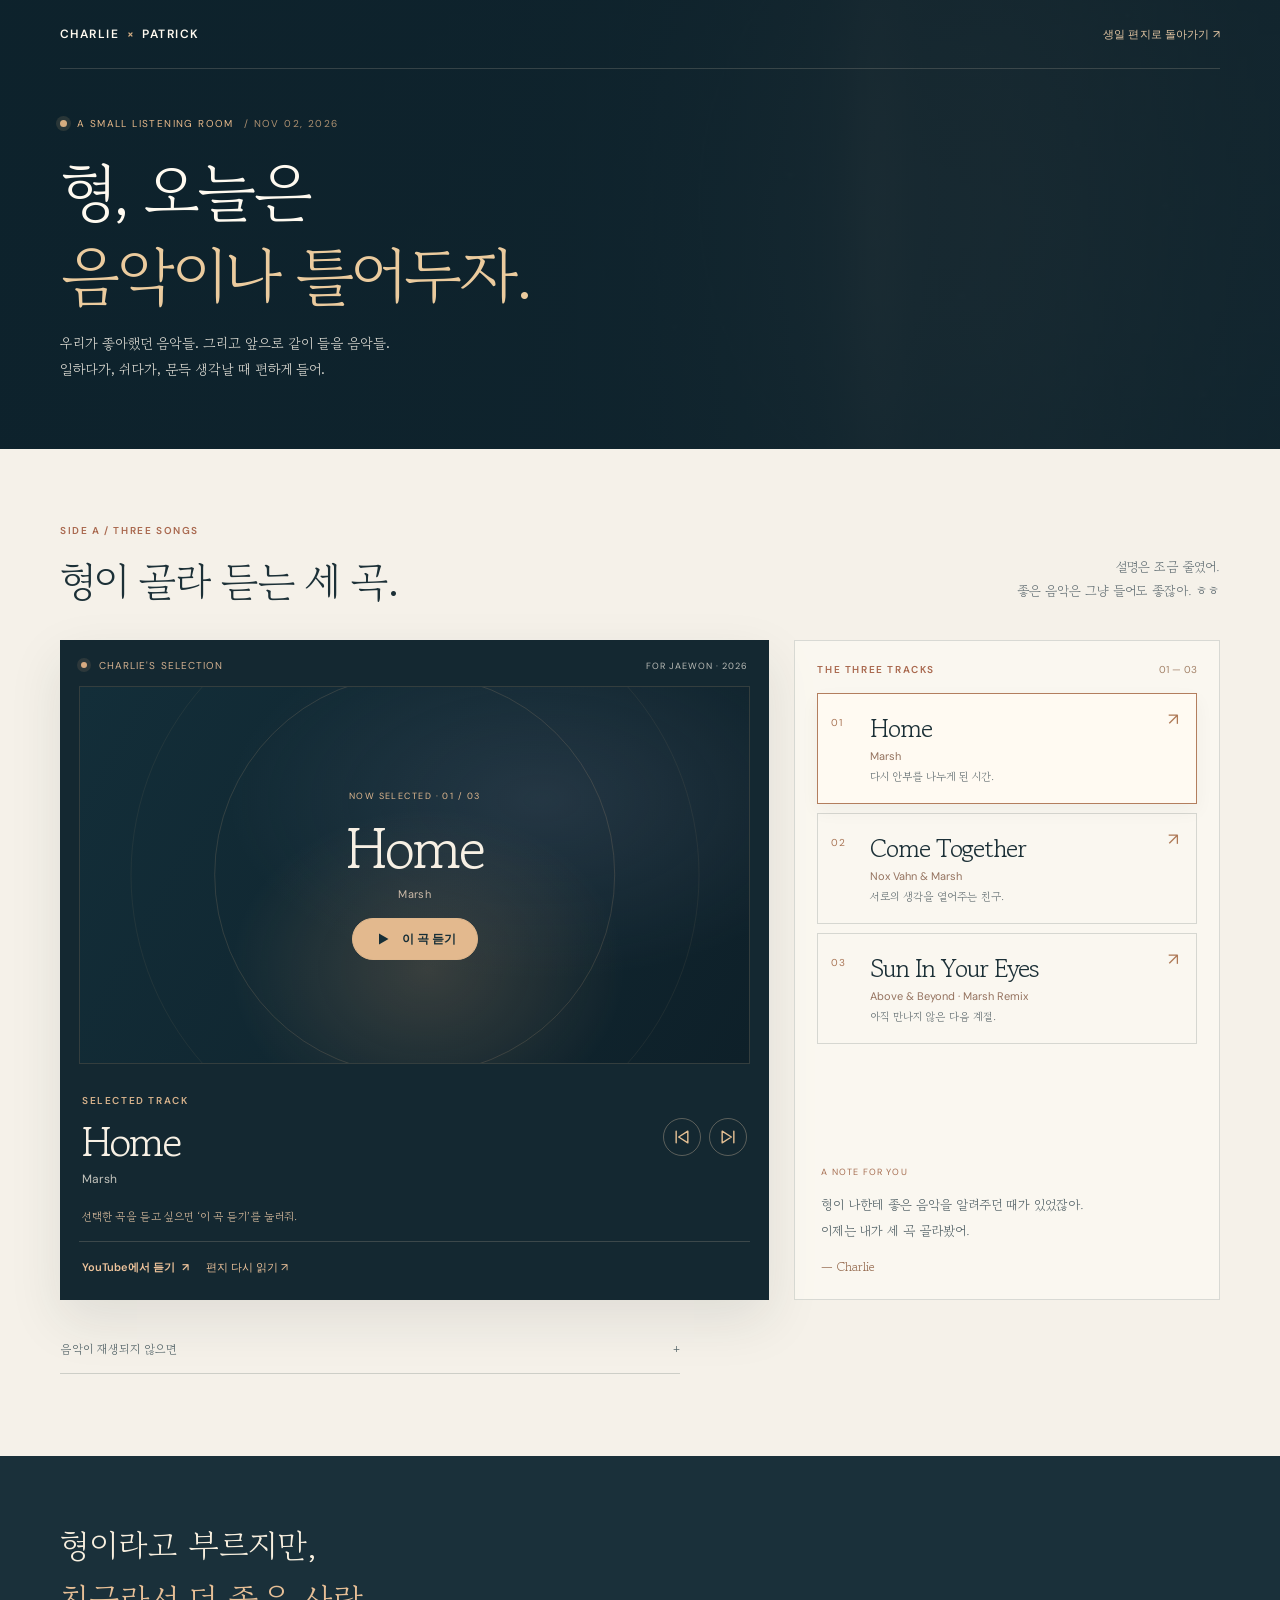
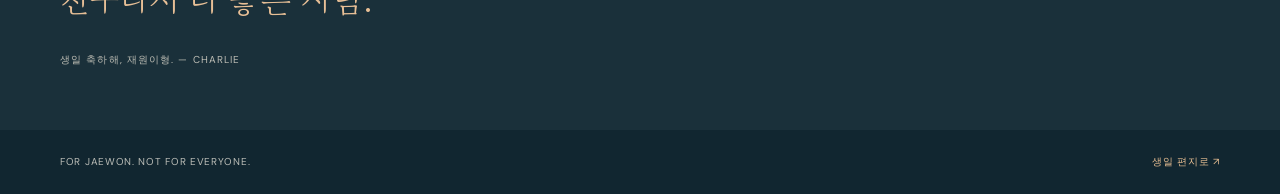
==== listen.html @ f2abf288 "Add files via upload" ====
<!doctype html>
<html lang="ko">
<head>
  <meta charset="utf-8">
  <meta name="viewport" content="width=device-width, initial-scale=1, viewport-fit=cover">
  <meta name="referrer" content="strict-origin-when-cross-origin">
  <meta name="theme-color" content="#142831">
  <meta name="robots" content="noindex,nofollow,noarchive">
  <meta name="description" content="재원이형을 위해 고른 세 곡. 일할 때도, 쉬는 날에도 편하게 열 수 있는 작은 음악방.">
  <title>형, 오늘은 음악이나 틀어두자 — Charlie to Patrick</title>
  <link rel="icon" type="image/svg+xml" href="favicon.svg">
  <link rel="preconnect" href="https://fonts.googleapis.com">
  <link rel="preconnect" href="https://fonts.gstatic.com" crossorigin>
  <link href="https://fonts.googleapis.com/css2?family=DM+Sans:wght@400;500;600;700&family=Gowun+Batang:wght@400;700&display=swap" rel="stylesheet">
  <link rel="stylesheet" href="listen-v61.css">
  <script src="listen-v61.js" defer></script>
</head>
<body>
<header class="hero">
  <video class="hero-video" autoplay muted loop playsinline preload="metadata" poster="assets/atmosphere_poster.webp" aria-hidden="true"><source src="assets/atmosphere.mp4" type="video/mp4"></video>
  <div class="hero-veil" aria-hidden="true"></div>
  <div class="shell hero-content">
    <nav class="nav" aria-label="페이지 이동">
      <a class="brand" href="index.html" aria-label="생일 편지로 이동">CHARLIE <span>×</span> PATRICK</a>
      <a class="nav-back" href="index.html">생일 편지로 돌아가기 <span aria-hidden="true">↗</span></a>
    </nav>
    <div class="hero-body">
      <div class="eyebrow"><span class="eyebrow-dot"></span> A SMALL LISTENING ROOM <span class="hero-date">/ NOV 02, 2026</span></div>
      <h1>형, 오늘은<br><em>음악이나 틀어두자.</em></h1>
      <p>우리가 좋아했던 음악들. 그리고 앞으로 같이 들을 음악들.<br>일하다가, 쉬다가, 문득 생각날 때 편하게 들어.</p>
    </div>
  </div>
</header>
<main id="main">
  <section class="music-section shell" aria-labelledby="section-title">
    <div class="section-heading">
      <div>
        <span class="small-cap">SIDE A <span aria-hidden="true">/</span> THREE SONGS</span>
        <h2 id="section-title">형이 골라 듣는 세 곡.</h2>
      </div>
      <p>설명은 조금 줄였어.<br>좋은 음악은 그냥 들어도 좋잖아. ㅎㅎ</p>
    </div>
    <div class="music-layout">
      <section class="player" aria-label="선택한 곡을 듣는 공간">
        <div class="player-topline"><span><i class="live-dot" aria-hidden="true"></i> CHARLIE'S SELECTION</span><span>FOR JAEWON · 2026</span></div>
        <div class="player-stage" data-player-stage>
          <div class="player-poster" data-player-poster>
            <div class="poster-light" aria-hidden="true"></div>
            <div class="poster-orbit poster-orbit-one" aria-hidden="true"></div>
            <div class="poster-orbit poster-orbit-two" aria-hidden="true"></div>
            <div class="poster-inner">
              <span class="poster-kicker">NOW SELECTED · <span data-track-number>01 / 03</span></span>
              <p class="poster-title" data-poster-title>Home</p>
              <p class="poster-artist" data-poster-artist>Marsh</p>
              <button type="button" class="play-main" data-play-button><svg width="18" height="18" viewBox="0 0 18 18" aria-hidden="true"><path d="M5 3.5 14.5 9 5 14.5Z" fill="currentColor"/></svg>이 곡 듣기</button>
            </div>
          </div>
          <div class="video-host" data-video-host hidden></div>
          <div class="player-fallback" data-player-fallback hidden role="status">
            <span class="fallback-kicker">PLAYBACK UNAVAILABLE</span>
            <h3>여기서는 재생이 어려워.</h3>
            <p data-fallback-description>유튜브에서 이 곡을 바로 열 수 있어.</p>
            <a data-fallback-external href="https://www.youtube.com/watch?v=gzN4IyECkHk" target="_blank" rel="noopener">YouTube에서 이어 듣기 ↗</a>
            <button type="button" data-retry-button>다시 시도</button>
          </div>
        </div>
        <div class="player-meta">
          <div class="player-song">
            <span class="small-cap player-caption">SELECTED TRACK</span>
            <h3 data-now-title>Home</h3>
            <p data-now-artist>Marsh</p>
          </div>
          <div class="player-controls">
            <button class="skip" type="button" data-previous aria-label="이전 곡"><svg width="20" height="20" viewBox="0 0 24 24" aria-hidden="true"><path d="M19 5 8 12l11 7V5ZM5 5v14" fill="none" stroke="currentColor" stroke-linecap="round" stroke-linejoin="round" stroke-width="1.7"/></svg></button>
            <button class="skip" type="button" data-next aria-label="다음 곡"><svg width="20" height="20" viewBox="0 0 24 24" aria-hidden="true"><path d="m5 5 11 7-11 7V5Zm14 0v14" fill="none" stroke="currentColor" stroke-linecap="round" stroke-linejoin="round" stroke-width="1.7"/></svg></button>
          </div>
        </div>
        <p class="player-status" data-player-status role="status" aria-live="polite">곡을 골라서 ‘이 곡 듣기’를 눌러줘.</p>
        <div class="player-actions">
          <a class="action-main" data-external-link href="https://www.youtube.com/watch?v=gzN4IyECkHk" target="_blank" rel="noopener">YouTube에서 듣기 <span aria-hidden="true">↗</span></a>
          <a class="action-soft" href="index.html#letter" target="_blank" rel="noopener">편지 다시 읽기 ↗</a>
        </div>
      </section>
      <aside class="track-side" aria-label="세 곡 선택하기">
        <div class="track-heading"><span class="small-cap">THE THREE TRACKS</span><span class="track-count">01 — 03</span></div>
        <div class="track-list" role="group" aria-label="음악 선택">
          <button class="track active" type="button" data-track-index="0" aria-pressed="true">
            <span class="track-index">01</span><span class="track-details"><strong>Home</strong><span>Marsh</span><small>다시 안부를 나누게 된 시간.</small></span><span class="track-arrow" aria-hidden="true">↗</span>
          </button>
          <button class="track" type="button" data-track-index="1" aria-pressed="false">
            <span class="track-index">02</span><span class="track-details"><strong>Come Together</strong><span>Nox Vahn &amp; Marsh</span><small>서로의 생각을 열어주는 친구.</small></span><span class="track-arrow" aria-hidden="true">↗</span>
          </button>
          <button class="track" type="button" data-track-index="2" aria-pressed="false">
            <span class="track-index">03</span><span class="track-details"><strong>Sun In Your Eyes</strong><span>Above &amp; Beyond · Marsh Remix</span><small>아직 만나지 않은 다음 계절.</small></span><span class="track-arrow" aria-hidden="true">↗</span>
          </button>
        </div>
        <div class="side-note"><span class="note-label">A NOTE FOR YOU</span><p>형이 나한테 좋은 음악을 알려주던 때가 있었잖아.<br>이제는 내가 세 곡 골라봤어.</p><span>— Charlie</span></div>
      </aside>
    </div>
    <details class="playback-help">
      <summary>음악이 재생되지 않으면 <span aria-hidden="true">+</span></summary>
      <p>배포된 HTTPS 주소에서 재생해 줘. HTML 파일을 직접 열거나 일부 앱 안의 브라우저에서는 YouTube가 차단될 수 있어. 이때는 곡 아래의 ‘YouTube에서 듣기’를 누르면 돼. 광고나 연속 재생은 YouTube의 설정과 환경에 따라 달라져.</p>
    </details>
  </section>
  <section class="outro"><div class="shell"><p>형이라고 부르지만,<br><em>친구라서 더 좋은 사람.</em></p><span>생일 축하해, 재원이형. — CHARLIE</span></div></section>
</main>
<footer class="footer"><div class="shell"><span>FOR JAEWON. NOT FOR EVERYONE.</span><a href="index.html#letter">생일 편지로 ↗</a></div></footer>
</body>
</html>
---- listen-v61.css ----
:root{--cream:#f5f1e9;--paper:#fffaf0;--ink:#1c3037;--gray:#647176;--navy:#142831;--navy2:#182e36;--gold:#d5ae84;--rust:#a9684e;--line:rgba(36,54,58,.17);--serif:"Gowun Batang",Georgia,serif;--sans:"DM Sans",-apple-system,"Pretendard","Apple SD Gothic Neo",sans-serif}
*{box-sizing:border-box} html{scroll-behavior:smooth} body{margin:0;background:var(--cream);color:var(--ink);font-family:var(--sans);-webkit-font-smoothing:antialiased;word-break:keep-all} a{color:inherit} button{font:inherit} [hidden]{display:none!important} :focus-visible{outline:3px solid #dcaa73;outline-offset:4px}.shell{width:min(1160px,calc(100% - 80px));margin-inline:auto}
.hero{background:var(--navy);color:var(--paper);position:relative;overflow:hidden;min-height:345px}.hero-video{position:absolute;inset:0;width:100%;height:100%;object-fit:cover;opacity:.35;filter:saturate(.8);pointer-events:none}.hero-veil{position:absolute;inset:0;background:linear-gradient(88deg,rgba(13,34,44,.96) 0%,rgba(13,34,44,.75) 65%,rgba(13,34,44,.6) 100%);pointer-events:none}.hero-content{position:relative;z-index:1}.nav{display:flex;justify-content:space-between;align-items:center;gap:16px;padding:26px 0;border-bottom:1px solid rgba(241,225,203,.17)}.brand{font-size:12px;font-weight:600;letter-spacing:.12em;text-decoration:none}.brand span{color:var(--gold);padding:0 3px}.nav-back{text-decoration:none;font-size:11px;color:#e6c8a5;letter-spacing:.015em}.nav-back:hover{text-decoration:underline;text-underline-offset:5px}.hero-body{padding:48px 0 66px}.eyebrow{display:flex;align-items:center;gap:10px;color:#e9ba8b;font-size:10px;letter-spacing:.14em}.eyebrow-dot{height:7px;width:7px;border-radius:100%;background:#d6ad80;box-shadow:0 0 0 4px rgba(214,173,128,.14)}.hero-date{opacity:.72}.hero h1{margin:18px 0 14px;font:400 clamp(37px,5vw,64px)/1.32 var(--serif);letter-spacing:-.065em}.hero h1 em{font-style:normal;color:#ebcb9e}.hero p{font:400 14px/1.85 var(--serif);color:#dfddd5;margin:0}
.music-section{padding-block:69px 82px}.section-heading{display:flex;align-items:end;justify-content:space-between;gap:25px;margin-bottom:31px}.small-cap{font-size:10px;letter-spacing:.16em;color:var(--rust);font-weight:600}.section-heading h2{margin:13px 0 0;font:400 clamp(30px,3.2vw,45px)/1.4 var(--serif);letter-spacing:-.055em}.section-heading p{font:400 13px/1.9 var(--serif);margin:0 0 5px;color:#647075;text-align:right}.music-layout{display:grid;grid-template-columns:minmax(0,1.25fr) minmax(330px,.75fr);gap:25px;align-items:stretch}
.player{background:var(--navy);color:#f7f0e4;padding:19px 19px 22px;box-shadow:0 20px 50px rgba(31,45,50,.1)}.player-topline{display:flex;align-items:center;justify-content:space-between;gap:12px;padding:0 2px 14px;font-size:10px;letter-spacing:.105em;color:#d4b190}.player-topline>span:last-child{font-size:9px;color:#babcb7}.live-dot{display:inline-block;width:6px;height:6px;background:#d8aa81;border-radius:100%;box-shadow:0 0 0 4px rgba(216,170,129,.12);vertical-align:1px;margin-right:8px}.player-stage{position:relative;aspect-ratio:16/9;min-height:236px;background:#0d1e26;overflow:hidden;border:1px solid rgba(227,203,174,.18)}.player-poster,.video-host,.player-fallback{position:absolute;inset:0}.player-poster{display:flex;align-items:center;justify-content:center;text-align:center;overflow:hidden;background:#102631}.poster-light{position:absolute;inset:0;background:radial-gradient(ellipse at 52% 75%,rgba(218,162,116,.2),transparent 40%),radial-gradient(ellipse at 69% 30%,rgba(104,111,135,.23),transparent 48%),linear-gradient(120deg,#132e39,#0e2029);pointer-events:none}.poster-orbit{position:absolute;width:60%;aspect-ratio:1;border:1px solid rgba(212,173,128,.17);border-radius:50%;left:50%;top:50%;transform:translate(-50%,-50%);pointer-events:none}.poster-orbit-two{width:85%;border-color:rgba(212,173,128,.08)}.poster-inner{position:relative;z-index:1;display:flex;align-items:center;flex-direction:column;padding:15px}.poster-kicker{font-size:9px;letter-spacing:.16em;color:#e0b88f}.poster-title{font:400 clamp(33px,4.7vw,58px)/1.2 var(--serif);margin:12px 0 4px;letter-spacing:-.045em;max-width:100%}.poster-artist{font-size:11px;color:#cdbba9;letter-spacing:.035em;margin:0 0 17px}.play-main{display:inline-flex;align-items:center;gap:10px;border:1px solid #e0b78c;border-radius:999px;background:#e3b98e;color:#162e37;font-weight:600;cursor:pointer;font-size:12px;padding:11px 21px;transition:transform .2s,background .2s}.play-main:hover{transform:translateY(-2px);background:#f4c99a}.video-host iframe{width:100%;height:100%;border:0;display:block}.player-fallback{z-index:4;display:flex;flex-direction:column;align-items:center;justify-content:center;text-align:center;gap:10px;background:radial-gradient(circle at center,#2a4651,#0e232b);padding:20px}.fallback-kicker{color:#deb58e;font-size:9px;letter-spacing:.12em}.player-fallback h3{font:400 clamp(19px,2vw,28px)/1.4 var(--serif);margin:2px 0}.player-fallback p{font:400 11px/1.65 var(--serif);max-width:300px;color:#d2c8ba;margin:0}.player-fallback a{font-size:12px;text-decoration:none;color:#182d35;background:#e5b993;padding:9px 14px;border-radius:999px;margin-top:4px}.player-fallback button{cursor:pointer;background:transparent;border:0;color:#dcc5ad;text-decoration:underline;text-underline-offset:4px;font-size:11px}.player-meta{display:flex;align-items:center;justify-content:space-between;gap:16px;padding:24px 3px 7px}.player-caption{color:#d5b18b}.player-song h3{font:400 clamp(29px,3.7vw,42px)/1.2 var(--serif);letter-spacing:-.045em;margin:7px 0 5px}.player-song p{font-size:12px;color:#c4c4bd;margin:0}.player-controls{display:flex;gap:8px}.skip{width:38px;height:38px;border:1px solid rgba(222,198,169,.35);background:transparent;color:#e4bf93;display:grid;place-items:center;cursor:pointer;border-radius:50%}.skip:hover{background:rgba(255,255,255,.08)}.player-status{font:400 11px/1.65 var(--serif);color:#d4b99c;margin:13px 3px 0;min-height:18px}.player-actions{display:flex;align-items:center;flex-wrap:wrap;gap:17px;padding:18px 3px 3px;margin-top:16px;border-top:1px solid rgba(230,208,184,.19)}.player-actions a{font-size:11px;text-decoration:none;color:#edc39b}.player-actions a:hover{text-decoration:underline;text-underline-offset:4px}.action-main{font-weight:600}.action-main span{margin-left:4px}
.track-side{min-width:0;display:flex;flex-direction:column;border:1px solid rgba(39,62,67,.16);background:rgba(255,253,246,.55);padding:22px}.track-heading{display:flex;justify-content:space-between;gap:12px;align-items:center;margin-bottom:17px}.track-count{font-size:10px;color:#a28067}.track-list{display:grid;gap:9px}.track{display:grid;grid-template-columns:26px minmax(0,1fr) 15px;align-items:start;gap:13px;text-align:left;cursor:pointer;width:100%;min-height:99px;padding:17px 13px;border:1px solid var(--line);background:transparent;color:var(--ink);transition:border-color .2s,background .2s,transform .2s}.track:hover{background:#fffaf2;border-color:#bc8c6c;transform:translateX(2px)}.track.active{background:#fffaf2;border-color:#b37e5e;box-shadow:0 7px 18px rgba(31,45,49,.045)}.track-index{font-size:10px;color:#a97556;letter-spacing:.08em;padding-top:5px}.track-details{display:flex;flex-direction:column;gap:5px;min-width:0}.track-details strong{font:400 clamp(20px,2vw,28px)/1.3 var(--serif);letter-spacing:-.05em;overflow-wrap:anywhere}.track-details>span{font-size:11px;color:#94725e}.track-details small{font:400 11px/1.6 var(--serif);color:#687376;word-break:keep-all}.track-arrow{color:#ae7956;font-size:17px;line-height:1}.side-note{padding:24px 4px 0;margin-top:auto}.note-label{font-size:9px;letter-spacing:.13em;color:#a66e51}.side-note p{font:400 13px/2 var(--serif);color:#536267;margin:12px 0}.side-note>span:last-child{font:400 13px/1.5 var(--serif);color:#997055}.playback-help{max-width:620px;margin-top:26px;color:#56666a;font:400 12px/1.9 var(--serif)}.playback-help summary{cursor:pointer;display:flex;justify-content:space-between;border-bottom:1px solid rgba(35,53,57,.19);padding:12px 0;list-style:none}.playback-help summary::-webkit-details-marker{display:none}.playback-help[open] summary span{transform:rotate(45deg)}.playback-help p{margin:12px 0 0}
.outro{background:#1a303a;color:#f8efdf;padding:62px 0}.outro p{font:400 clamp(21px,2.8vw,33px)/1.65 var(--serif);margin:0 0 20px}.outro p em{font-style:normal;color:#e7bf96}.outro span{font-size:10px;letter-spacing:.11em;color:#bebeb5}.footer{background:#112630;color:#bbbdb7;padding:25px 0}.footer .shell{display:flex;justify-content:space-between;flex-wrap:wrap;gap:10px;font-size:10px;letter-spacing:.07em}.footer a{text-decoration:none;color:#e7be92}
@media(max-width:980px){.music-layout{grid-template-columns:minmax(0,1.1fr) minmax(300px,.9fr)}.track-side{padding:17px}.track{gap:9px;padding:15px 11px}}
@media(max-width:780px){.shell{width:min(calc(100% - 42px),600px)}.hero{min-height:auto}.nav{padding:19px 0}.brand{font-size:11px}.nav-back{font-size:10px}.hero-body{padding:39px 0 53px}.hero h1{font-size:42px}.hero p{font-size:13px}.music-section{padding-block:51px 62px}.section-heading{align-items:start;flex-direction:column;gap:9px;margin-bottom:25px}.section-heading h2{font-size:36px}.section-heading p{text-align:left}.section-heading p br{display:none}.music-layout{grid-template-columns:1fr;gap:17px}.track-side{padding:20px}.track{min-height:92px}.track-details strong{font-size:24px}.player-stage{min-height:200px}.poster-title{font-size:42px}.player-song h3{font-size:35px}.side-note{padding-top:19px}}
@media(max-width:420px){.shell{width:calc(100% - 32px)}.hero h1{font-size:37px}.hero-body{padding:37px 0 49px}.hero-date{display:none}.section-heading h2{font-size:31px}.player{padding:11px 11px 17px}.player-topline{font-size:9px;padding-bottom:10px}.player-topline>span:last-child{font-size:8px}.player-stage{min-height:192px}.poster-title{font-size:36px}.poster-kicker{font-size:8px}.player-meta{padding:20px 4px 6px}.player-song h3{font-size:31px}.track-side{padding:15px}.track{padding:13px 11px;min-height:82px}.track-details strong{font-size:22px}.outro{padding:48px 0}}
@media(prefers-reduced-motion:reduce){html{scroll-behavior:auto}.hero-video{display:none}.track,.play-main{transition:none}.track:hover,.play-main:hover{transform:none}}
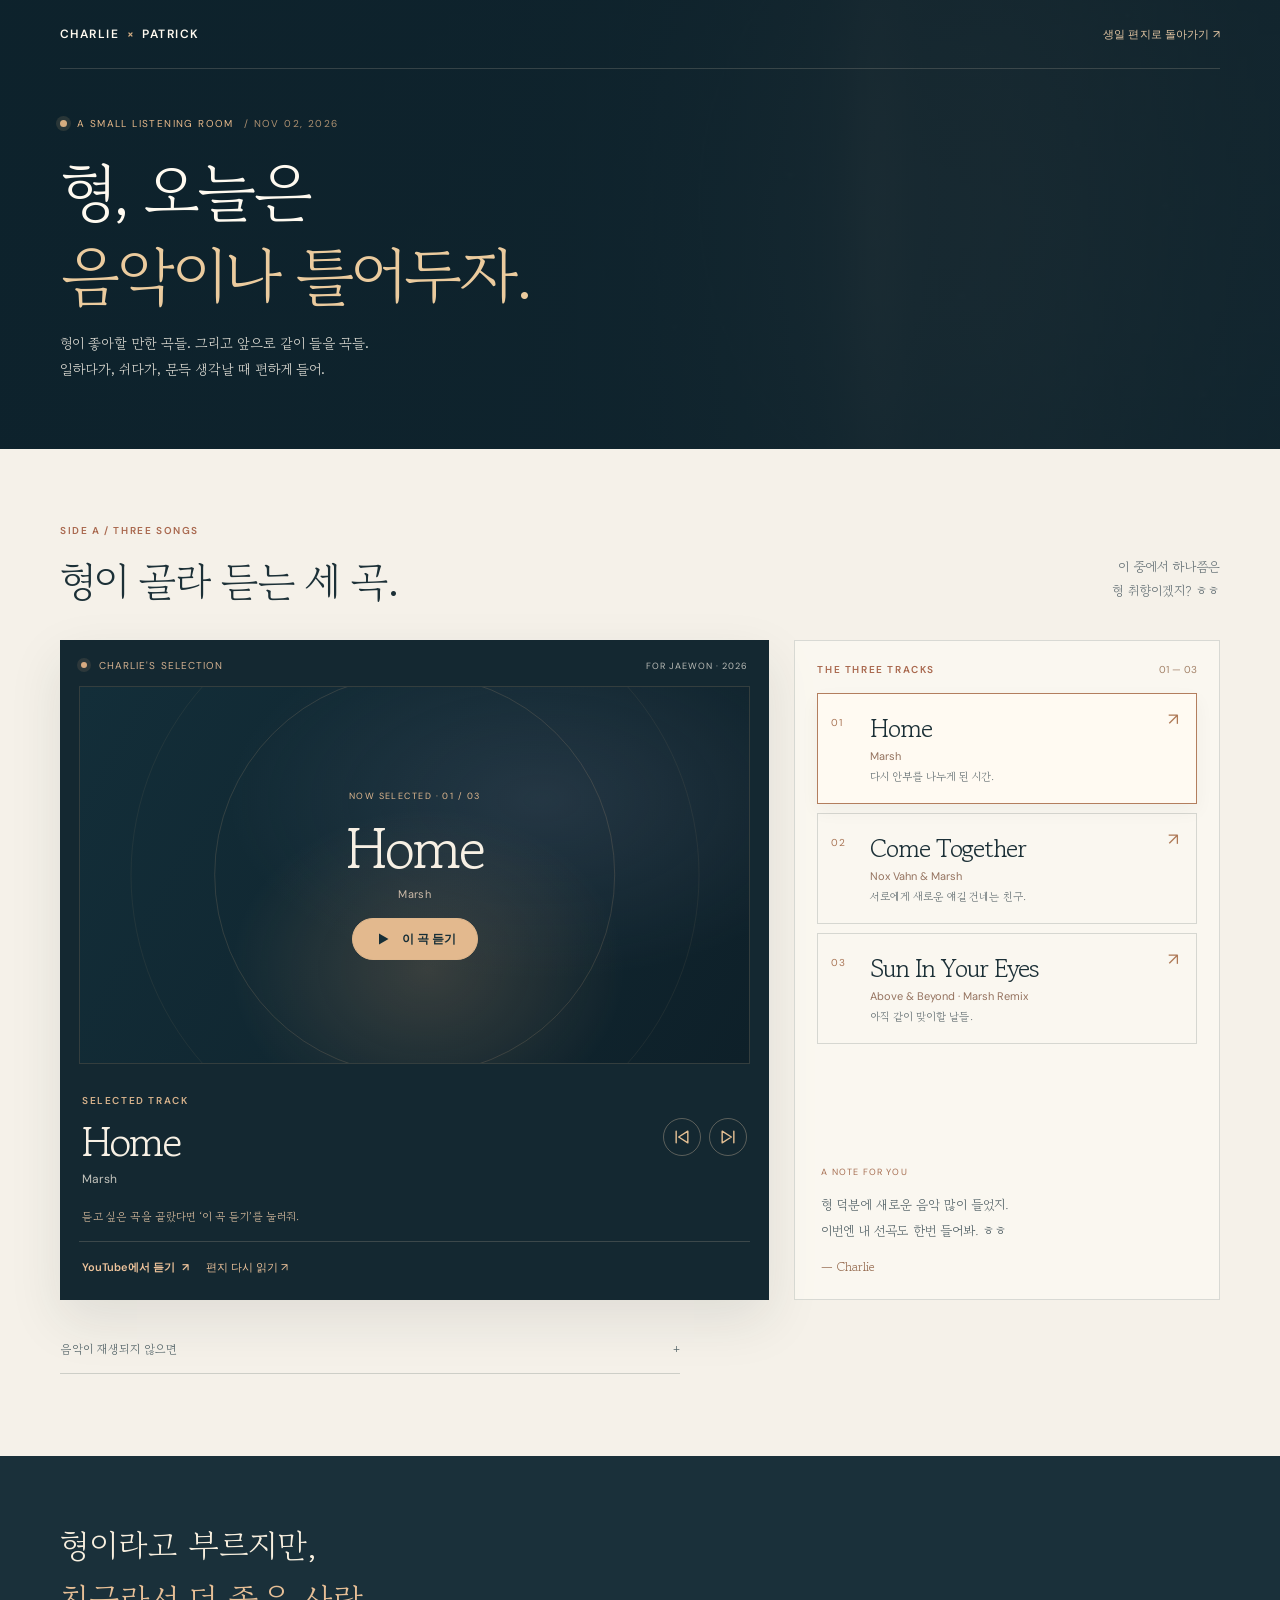
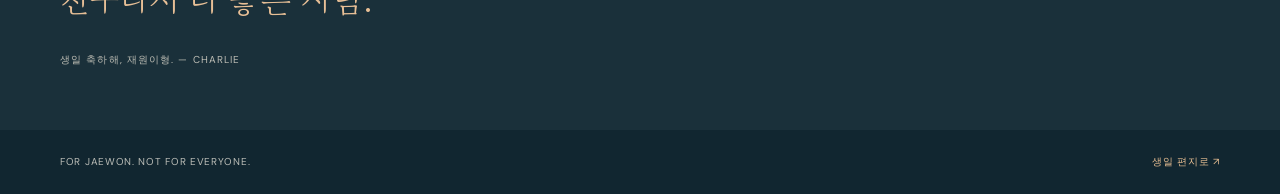
==== commit 8c9f6499: "Add files via upload" ====
--- a/listen.html
+++ b/listen.html
@@ -6,7 +6,7 @@
   <meta name="referrer" content="strict-origin-when-cross-origin">
   <meta name="theme-color" content="#142831">
   <meta name="robots" content="noindex,nofollow,noarchive">
-  <meta name="description" content="재원이형을 위해 고른 세 곡. 일할 때도, 쉬는 날에도 편하게 열 수 있는 작은 음악방.">
+  <meta name="description" content="재원이형, 생일 축하해. 일하다가도 문득 열어볼 수 있게 세 곡 골라놨어.">
   <title>형, 오늘은 음악이나 틀어두자 — Charlie to Patrick</title>
   <link rel="icon" type="image/svg+xml" href="favicon.svg">
   <link rel="preconnect" href="https://fonts.googleapis.com">
@@ -27,7 +27,7 @@
     <div class="hero-body">
       <div class="eyebrow"><span class="eyebrow-dot"></span> A SMALL LISTENING ROOM <span class="hero-date">/ NOV 02, 2026</span></div>
       <h1>형, 오늘은<br><em>음악이나 틀어두자.</em></h1>
-      <p>우리가 좋아했던 음악들. 그리고 앞으로 같이 들을 음악들.<br>일하다가, 쉬다가, 문득 생각날 때 편하게 들어.</p>
+      <p>형이 좋아할 만한 곡들. 그리고 앞으로 같이 들을 곡들.<br>일하다가, 쉬다가, 문득 생각날 때 편하게 들어.</p>
     </div>
   </div>
 </header>
@@ -38,7 +38,7 @@
         <span class="small-cap">SIDE A <span aria-hidden="true">/</span> THREE SONGS</span>
         <h2 id="section-title">형이 골라 듣는 세 곡.</h2>
       </div>
-      <p>설명은 조금 줄였어.<br>좋은 음악은 그냥 들어도 좋잖아. ㅎㅎ</p>
+      <p>이 중에서 하나쯤은<br>형 취향이겠지? ㅎㅎ</p>
     </div>
     <div class="music-layout">
       <section class="player" aria-label="선택한 곡을 듣는 공간">
@@ -88,18 +88,18 @@
             <span class="track-index">01</span><span class="track-details"><strong>Home</strong><span>Marsh</span><small>다시 안부를 나누게 된 시간.</small></span><span class="track-arrow" aria-hidden="true">↗</span>
           </button>
           <button class="track" type="button" data-track-index="1" aria-pressed="false">
-            <span class="track-index">02</span><span class="track-details"><strong>Come Together</strong><span>Nox Vahn &amp; Marsh</span><small>서로의 생각을 열어주는 친구.</small></span><span class="track-arrow" aria-hidden="true">↗</span>
+            <span class="track-index">02</span><span class="track-details"><strong>Come Together</strong><span>Nox Vahn &amp; Marsh</span><small>서로에게 새로운 얘길 건네는 친구.</small></span><span class="track-arrow" aria-hidden="true">↗</span>
           </button>
           <button class="track" type="button" data-track-index="2" aria-pressed="false">
-            <span class="track-index">03</span><span class="track-details"><strong>Sun In Your Eyes</strong><span>Above &amp; Beyond · Marsh Remix</span><small>아직 만나지 않은 다음 계절.</small></span><span class="track-arrow" aria-hidden="true">↗</span>
+            <span class="track-index">03</span><span class="track-details"><strong>Sun In Your Eyes</strong><span>Above &amp; Beyond · Marsh Remix</span><small>아직 같이 맞이할 날들.</small></span><span class="track-arrow" aria-hidden="true">↗</span>
           </button>
         </div>
-        <div class="side-note"><span class="note-label">A NOTE FOR YOU</span><p>형이 나한테 좋은 음악을 알려주던 때가 있었잖아.<br>이제는 내가 세 곡 골라봤어.</p><span>— Charlie</span></div>
+        <div class="side-note"><span class="note-label">A NOTE FOR YOU</span><p>형 덕분에 새로운 음악 많이 들었지.<br>이번엔 내 선곡도 한번 들어봐. ㅎㅎ</p><span>— Charlie</span></div>
       </aside>
     </div>
     <details class="playback-help">
       <summary>음악이 재생되지 않으면 <span aria-hidden="true">+</span></summary>
-      <p>배포된 HTTPS 주소에서 재생해 줘. HTML 파일을 직접 열거나 일부 앱 안의 브라우저에서는 YouTube가 차단될 수 있어. 이때는 곡 아래의 ‘YouTube에서 듣기’를 누르면 돼. 광고나 연속 재생은 YouTube의 설정과 환경에 따라 달라져.</p>
+      <p>미리보기나 일부 앱 안에서는 영상이 안 열릴 때가 있어. 그럴 땐 ‘YouTube에서 듣기’를 눌러줘. 광고나 다음 곡 재생은 YouTube 환경에 따라 달라질 수 있어.</p>
     </details>
   </section>
   <section class="outro"><div class="shell"><p>형이라고 부르지만,<br><em>친구라서 더 좋은 사람.</em></p><span>생일 축하해, 재원이형. — CHARLIE</span></div></section>
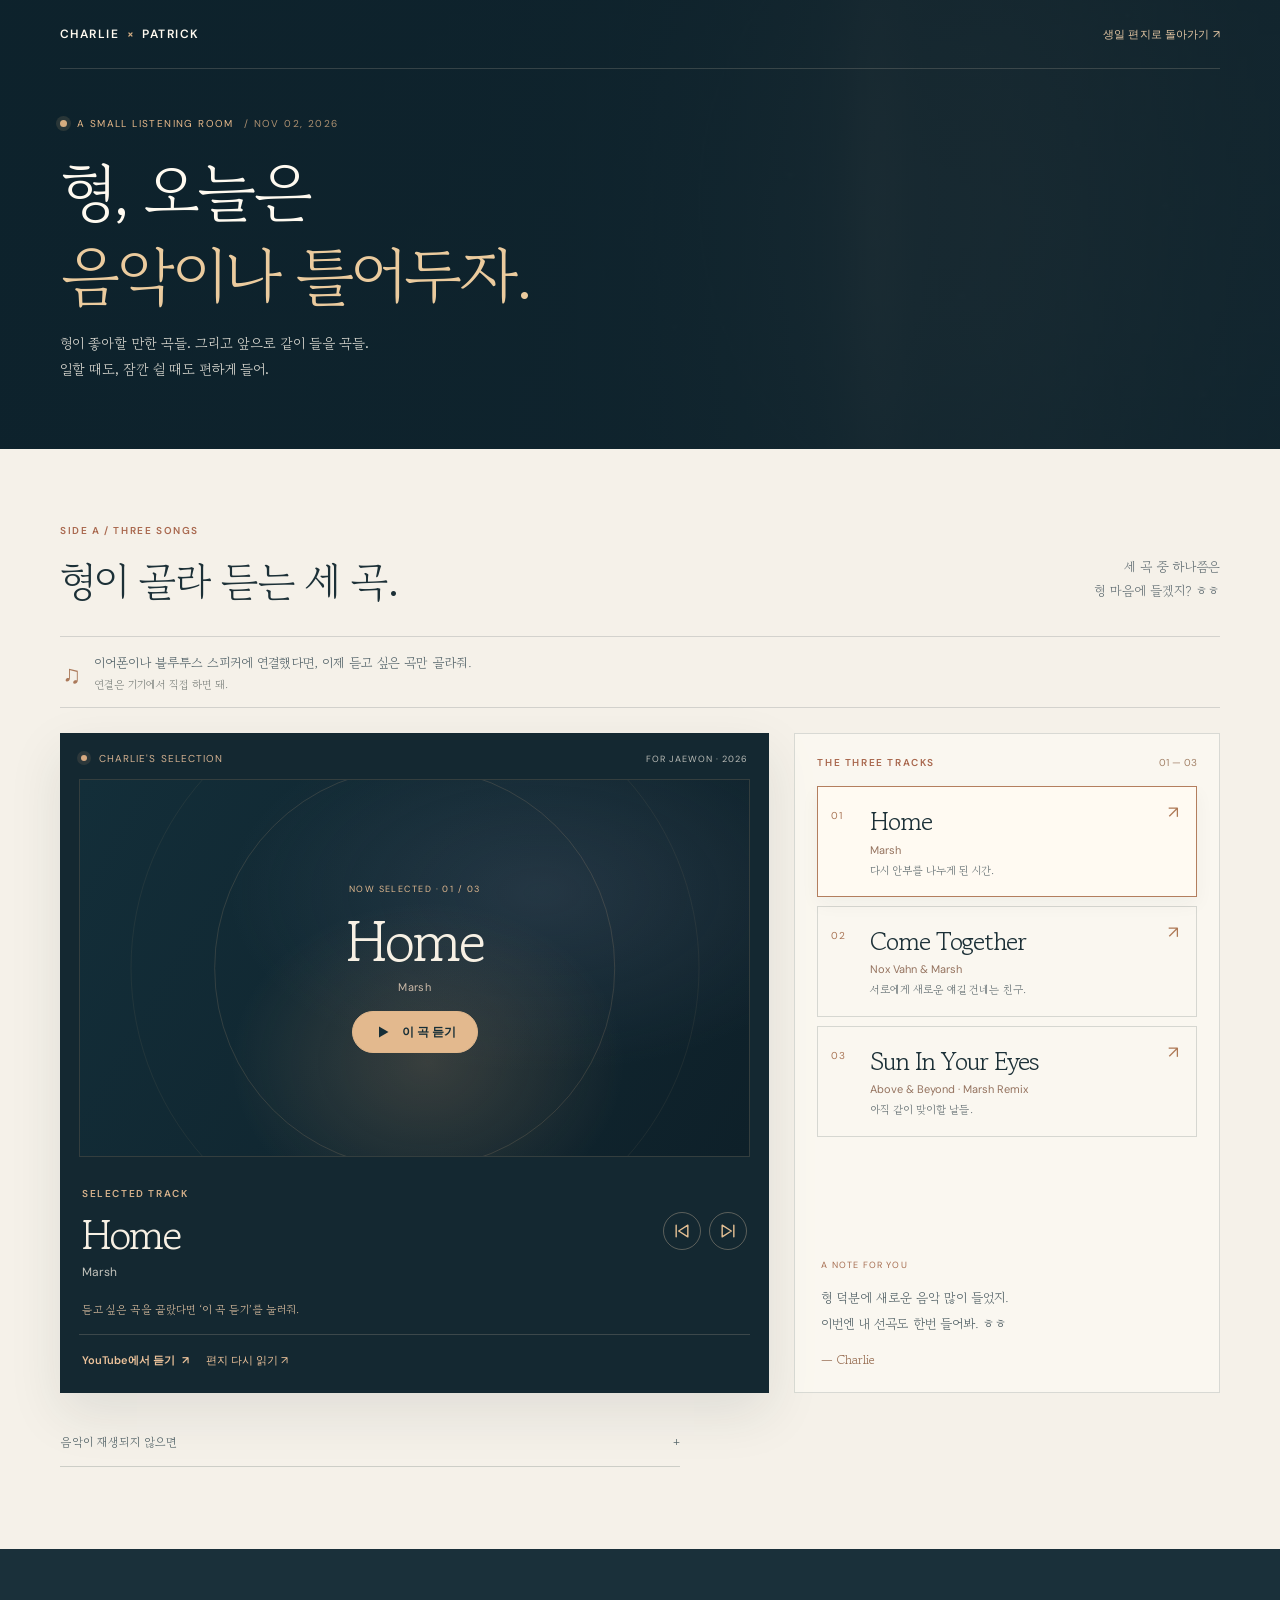
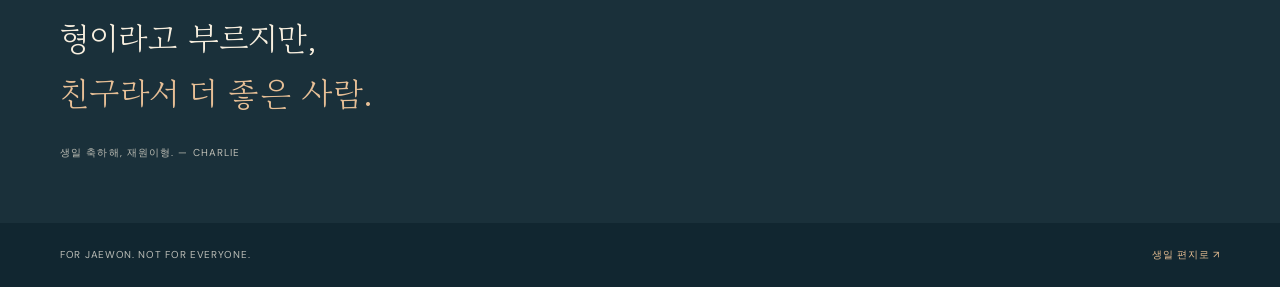
==== commit 7dc5a35a: "Add files via upload" ====
--- a/listen.html
+++ b/listen.html
@@ -13,6 +13,7 @@
   <link rel="preconnect" href="https://fonts.gstatic.com" crossorigin>
   <link href="https://fonts.googleapis.com/css2?family=DM+Sans:wght@400;500;600;700&family=Gowun+Batang:wght@400;700&display=swap" rel="stylesheet">
   <link rel="stylesheet" href="listen-v61.css">
+  <script src="track-catalog.js" defer></script>
   <script src="listen-v61.js" defer></script>
 </head>
 <body>
@@ -26,8 +27,8 @@
     </nav>
     <div class="hero-body">
       <div class="eyebrow"><span class="eyebrow-dot"></span> A SMALL LISTENING ROOM <span class="hero-date">/ NOV 02, 2026</span></div>
-      <h1>형, 오늘은<br><em>음악이나 틀어두자.</em></h1>
-      <p>형이 좋아할 만한 곡들. 그리고 앞으로 같이 들을 곡들.<br>일하다가, 쉬다가, 문득 생각날 때 편하게 들어.</p>
+      <h1>형, 오늘은<br> <em>음악이나 틀어두자.</em></h1>
+      <p>형이 좋아할 만한 곡들. 그리고 앞으로 같이 들을 곡들.<br> 일할 때도, 잠깐 쉴 때도 편하게 들어.</p>
     </div>
   </div>
 </header>
@@ -38,8 +39,9 @@
         <span class="small-cap">SIDE A <span aria-hidden="true">/</span> THREE SONGS</span>
         <h2 id="section-title">형이 골라 듣는 세 곡.</h2>
       </div>
-      <p>이 중에서 하나쯤은<br>형 취향이겠지? ㅎㅎ</p>
+      <p>세 곡 중 하나쯤은<br> 형 마음에 들겠지? ㅎㅎ</p>
     </div>
+    <div class="sound-ready-tip"><span aria-hidden="true">♫</span><p>이어폰이나 블루투스 스피커에 연결했다면, 이제 듣고 싶은 곡만 골라줘. <small>연결은 기기에서 직접 하면 돼.</small></p></div>
     <div class="music-layout">
       <section class="player" aria-label="선택한 곡을 듣는 공간">
         <div class="player-topline"><span><i class="live-dot" aria-hidden="true"></i> CHARLIE'S SELECTION</span><span>FOR JAEWON · 2026</span></div>
@@ -94,7 +96,7 @@
             <span class="track-index">03</span><span class="track-details"><strong>Sun In Your Eyes</strong><span>Above &amp; Beyond · Marsh Remix</span><small>아직 같이 맞이할 날들.</small></span><span class="track-arrow" aria-hidden="true">↗</span>
           </button>
         </div>
-        <div class="side-note"><span class="note-label">A NOTE FOR YOU</span><p>형 덕분에 새로운 음악 많이 들었지.<br>이번엔 내 선곡도 한번 들어봐. ㅎㅎ</p><span>— Charlie</span></div>
+        <div class="side-note"><span class="note-label">A NOTE FOR YOU</span><p>형 덕분에 새로운 음악 많이 들었지.<br> 이번엔 내 선곡도 한번 들어봐. ㅎㅎ</p><span>— Charlie</span></div>
       </aside>
     </div>
     <details class="playback-help">
@@ -102,7 +104,7 @@
       <p>미리보기나 일부 앱 안에서는 영상이 안 열릴 때가 있어. 그럴 땐 ‘YouTube에서 듣기’를 눌러줘. 광고나 다음 곡 재생은 YouTube 환경에 따라 달라질 수 있어.</p>
     </details>
   </section>
-  <section class="outro"><div class="shell"><p>형이라고 부르지만,<br><em>친구라서 더 좋은 사람.</em></p><span>생일 축하해, 재원이형. — CHARLIE</span></div></section>
+  <section class="outro"><div class="shell"><p>형이라고 부르지만,<br> <em>친구라서 더 좋은 사람.</em></p><span>생일 축하해, 재원이형. — CHARLIE</span></div></section>
 </main>
 <footer class="footer"><div class="shell"><span>FOR JAEWON. NOT FOR EVERYONE.</span><a href="index.html#letter">생일 편지로 ↗</a></div></footer>
 </body>
--- a/listen-v61.css
+++ b/listen-v61.css
@@ -10,3 +10,19 @@
 @media(max-width:780px){.shell{width:min(calc(100% - 42px),600px)}.hero{min-height:auto}.nav{padding:19px 0}.brand{font-size:11px}.nav-back{font-size:10px}.hero-body{padding:39px 0 53px}.hero h1{font-size:42px}.hero p{font-size:13px}.music-section{padding-block:51px 62px}.section-heading{align-items:start;flex-direction:column;gap:9px;margin-bottom:25px}.section-heading h2{font-size:36px}.section-heading p{text-align:left}.section-heading p br{display:none}.music-layout{grid-template-columns:1fr;gap:17px}.track-side{padding:20px}.track{min-height:92px}.track-details strong{font-size:24px}.player-stage{min-height:200px}.poster-title{font-size:42px}.player-song h3{font-size:35px}.side-note{padding-top:19px}}
 @media(max-width:420px){.shell{width:calc(100% - 32px)}.hero h1{font-size:37px}.hero-body{padding:37px 0 49px}.hero-date{display:none}.section-heading h2{font-size:31px}.player{padding:11px 11px 17px}.player-topline{font-size:9px;padding-bottom:10px}.player-topline>span:last-child{font-size:8px}.player-stage{min-height:192px}.poster-title{font-size:36px}.poster-kicker{font-size:8px}.player-meta{padding:20px 4px 6px}.player-song h3{font-size:31px}.track-side{padding:15px}.track{padding:13px 11px;min-height:82px}.track-details strong{font-size:22px}.outro{padding:48px 0}}
 @media(prefers-reduced-motion:reduce){html{scroll-behavior:auto}.hero-video{display:none}.track,.play-main{transition:none}.track:hover,.play-main:hover{transform:none}}
+
+/* V6.3 listening comfort */
+.sound-ready-tip{display:flex;align-items:center;gap:13px;border-top:1px solid rgba(35,53,57,.16);border-bottom:1px solid rgba(35,53,57,.16);padding:14px 2px;margin:-4px 0 25px}
+.sound-ready-tip>span{font:400 25px/1 var(--serif);color:#ab795a;flex:0 0 auto}
+.sound-ready-tip p{margin:0;color:#536369;font:400 13px/1.85 var(--serif)}
+.sound-ready-tip small{display:block;font:400 11px/1.65 var(--serif);color:#818681}
+@media(max-width:780px){
+  .hero h1{text-align:left}
+  .hero p br{display:none}
+  .hero p{max-width:36ch;line-height:2}
+  .outro p{text-align:left}
+  .section-heading h2{text-align:left}
+  .track{text-align:left}
+  .sound-ready-tip{align-items:flex-start;margin-top:0}
+  .sound-ready-tip p{font-size:12px}
+}
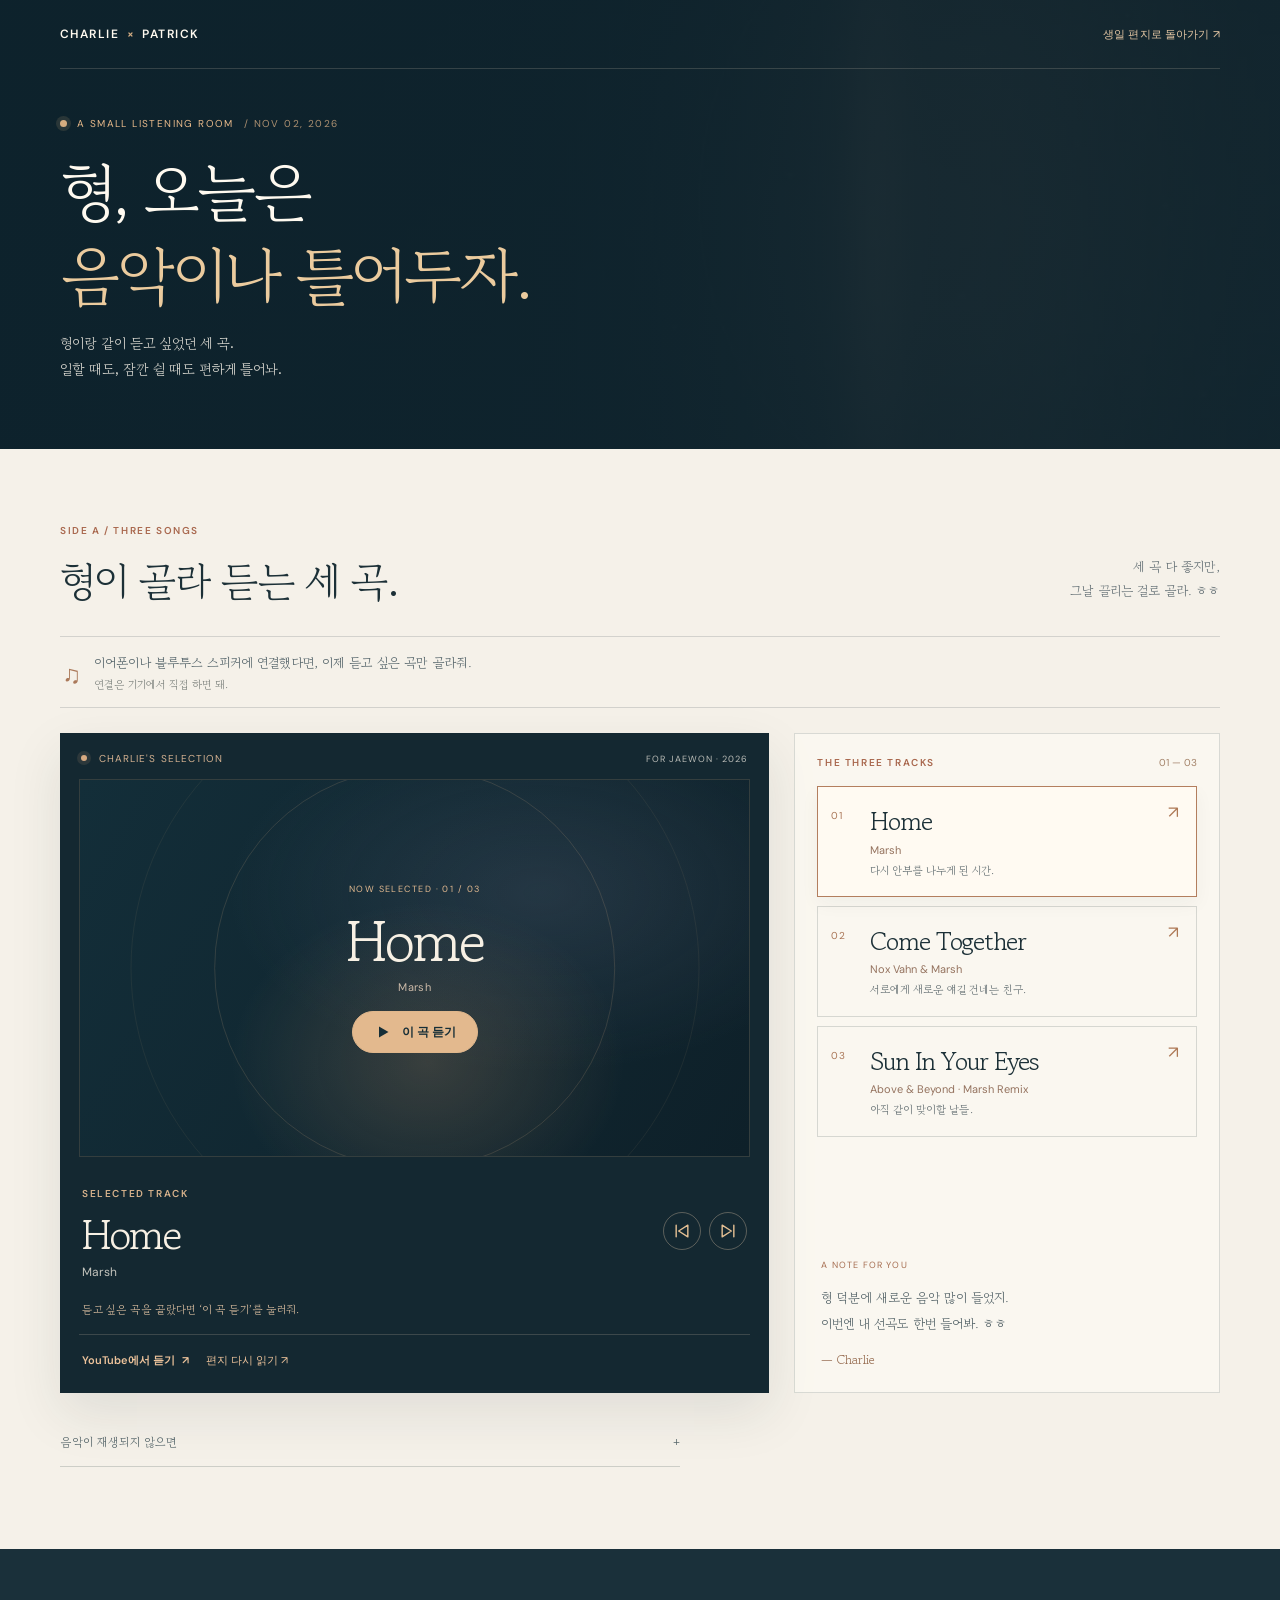
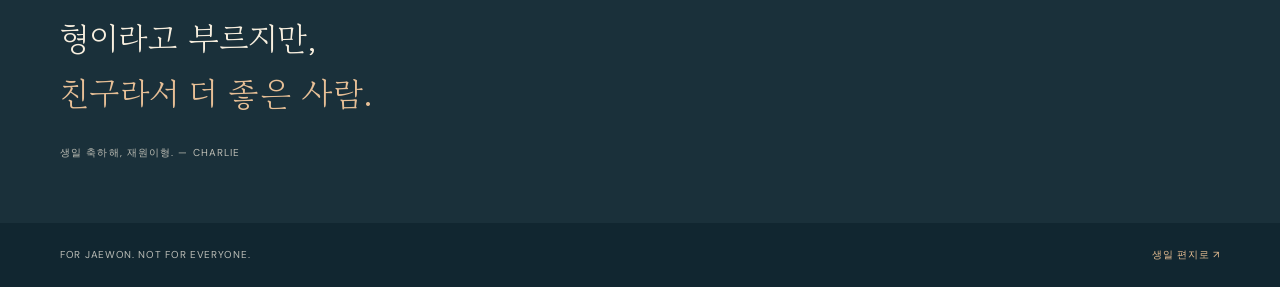
==== commit abc544a4: "Add files via upload" ====
--- a/listen.html
+++ b/listen.html
@@ -28,7 +28,7 @@
     <div class="hero-body">
       <div class="eyebrow"><span class="eyebrow-dot"></span> A SMALL LISTENING ROOM <span class="hero-date">/ NOV 02, 2026</span></div>
       <h1>형, 오늘은<br> <em>음악이나 틀어두자.</em></h1>
-      <p>형이 좋아할 만한 곡들. 그리고 앞으로 같이 들을 곡들.<br> 일할 때도, 잠깐 쉴 때도 편하게 들어.</p>
+      <p>형이랑 같이 듣고 싶었던 세 곡.<br> 일할 때도, 잠깐 쉴 때도 편하게 틀어놔.</p>
     </div>
   </div>
 </header>
@@ -39,7 +39,7 @@
         <span class="small-cap">SIDE A <span aria-hidden="true">/</span> THREE SONGS</span>
         <h2 id="section-title">형이 골라 듣는 세 곡.</h2>
       </div>
-      <p>세 곡 중 하나쯤은<br> 형 마음에 들겠지? ㅎㅎ</p>
+      <p>세 곡 다 좋지만,<br> 그날 끌리는 걸로 골라. ㅎㅎ</p>
     </div>
     <div class="sound-ready-tip"><span aria-hidden="true">♫</span><p>이어폰이나 블루투스 스피커에 연결했다면, 이제 듣고 싶은 곡만 골라줘. <small>연결은 기기에서 직접 하면 돼.</small></p></div>
     <div class="music-layout">
